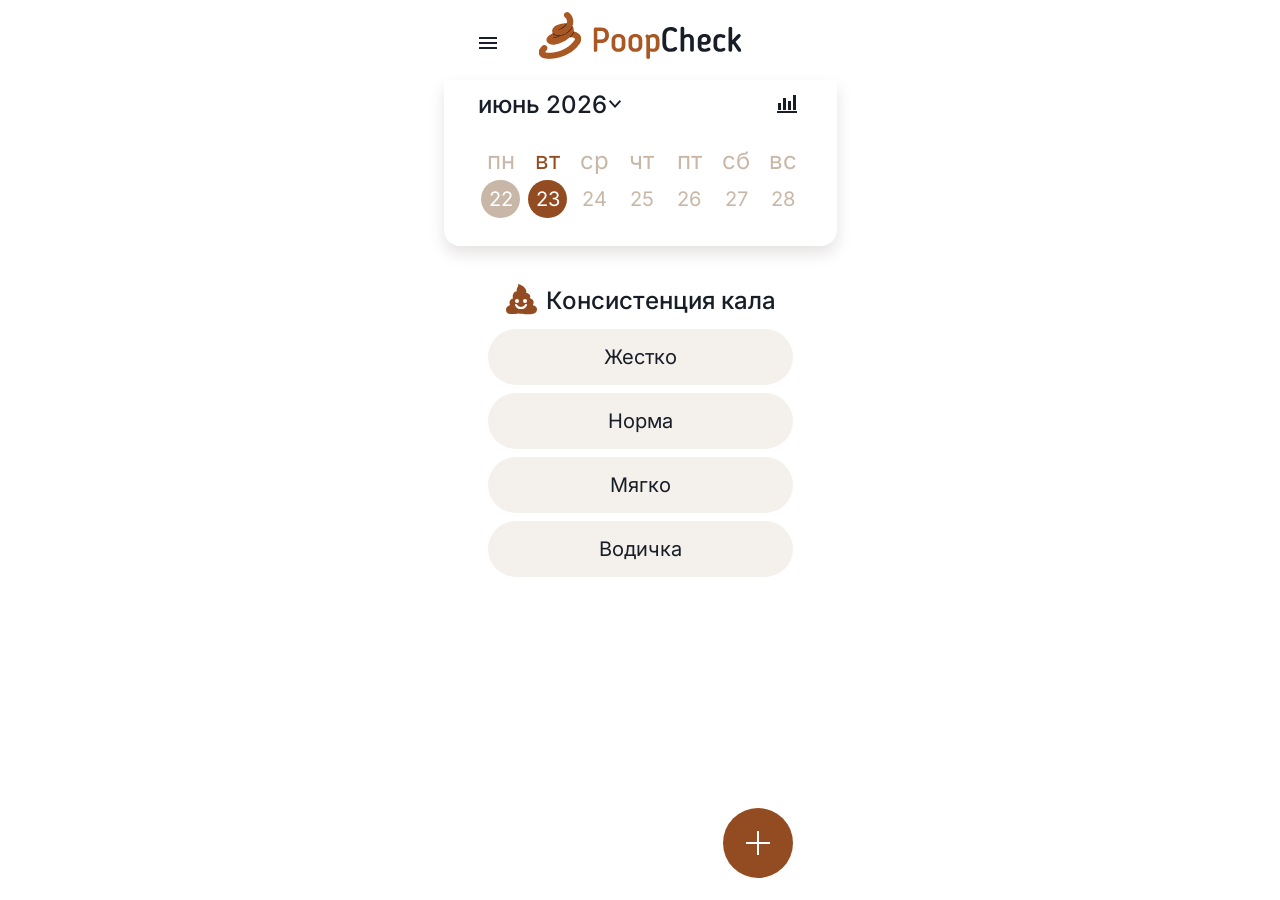
==== web/demo/index.html @ 2c7eb8bd "Handle Mini App cancellation, expired login and date boundaries" ====
<!doctype html>
<html lang="ru">
  <head>
    <meta charset="utf-8" />
    <meta
      name="viewport"
      content="width=device-width,initial-scale=1,viewport-fit=cover"
    />
    <meta name="theme-color" content="#ffffff" />
    <meta name="robots" content="noindex,nofollow" />
    <title>PoopCheck</title>
    <link
      rel="preload"
      href="./assets/Inter-Variable.woff2"
      as="font"
      type="font/woff2"
      crossorigin
    />
    <link rel="stylesheet" href="./style.css?v=4" />
    <script src="https://telegram.org/js/telegram-web-app.js" defer></script>
    <script src="./model.js?v=2" defer></script>
    <script src="./app.js?v=9" defer></script>
  </head>
  <body>
    <main id="app" class="app" aria-label="PoopCheck"></main>
    <div id="announcer" class="sr-only" aria-live="polite"></div>
  </body>
</html>
---- web/demo/style.css ----
@font-face {
  font-family: Inter;
  src: url("./assets/Inter-Variable.woff2") format("woff2");
  font-style: normal;
  font-weight: 100 900;
  font-display: swap;
}
:root {
  color-scheme: light;
  --ink: #181d27;
  --brown: #934c21;
  --sand: #c8b7a7;
  --pale: #f4f0ec;
  --muted: #c8b7a7;
  --secondary: #645b5b;
  --surface: #fff;
  --safe-top: var(--tg-content-safe-area-inset-top, 0px);
  --safe-bottom: max(
    env(safe-area-inset-bottom, 0px),
    var(--tg-content-safe-area-inset-bottom, 0px)
  );
}
* {
  box-sizing: border-box;
}
body {
  margin: 0;
  background: #fff;
  color: var(--ink);
  font-family: Inter, Arial, sans-serif;
  font-optical-sizing: none;
  -webkit-tap-highlight-color: transparent;
}
button {
  font: inherit;
  color: inherit;
  border: 0;
  background: none;
  cursor: pointer;
  touch-action: manipulation;
}
button:focus-visible {
  outline: 2px solid var(--brown);
  outline-offset: 3px;
}
button:disabled {
  cursor: default;
}
button,
img {
  flex-shrink: 0;
}
img {
  display: block;
}
.icon {
  width: 24px;
  height: 24px;
  object-fit: contain;
  pointer-events: none;
}
.app {
  width: 100%;
  max-width: 393px;
  min-height: var(--tg-viewport-stable-height, 100dvh);
  margin: 0 auto;
  padding-top: var(--safe-top);
  padding-bottom: calc(22px + var(--safe-bottom));
  position: relative;
}
.header {
  height: 80px;
  position: relative;
}
.icon-button {
  display: grid;
  place-items: center;
  width: 44px;
  height: 44px;
  padding: 10px;
}
.menu {
  position: absolute;
  left: 22px;
  top: 21px;
}
.brand {
  position: absolute;
  left: 50%;
  top: 12px;
  transform: translateX(-50%);
  width: 202.55px;
  height: 47px;
}
.brand img {
  width: 100%;
  height: 47px;
}
.date-card {
  border-radius: 0 0 16px 16px;
  box-shadow: 0 8px 16px #e6e2e2;
  padding: 0 30px 28px 34px;
}
.date-heading {
  display: flex;
  align-items: center;
  justify-content: space-between;
  height: 48px;
  margin-bottom: 18px;
}
.month-button {
  display: flex;
  align-items: center;
  gap: 2px;
  font-size: 24px;
  line-height: 29px;
  font-weight: 500;
  padding: 0;
  min-height: 44px;
  white-space: nowrap;
}
.month-button .icon {
  width: 12px;
  height: 8px;
  margin-left: 0;
}
.date-heading > .icon-button {
  margin-right: -2px;
}
.month-nav {
  display: flex;
  align-items: center;
  font-size: 24px;
  font-weight: 500;
  line-height: 29px;
  white-space: nowrap;
  gap: 8px;
}
.month-nav button {
  width: 10px;
  min-height: 44px;
  padding: 0;
  display: grid;
  place-items: center;
}
.month-nav .icon {
  width: 8px;
  height: 12px;
}
.month-nav .month-label {
  width: auto;
}
.weekdays,
.days {
  display: grid;
  grid-template-columns: repeat(7, minmax(0, 1fr));
  text-align: center;
  gap: 1px;
}
.weekdays {
  font-size: 24px;
  line-height: 29px;
  font-weight: 400;
  color: var(--muted);
  margin: 0 0 5px;
}
.weekday-selected {
  color: var(--brown);
}
.day {
  position: relative;
  min-width: 0;
  height: 38px;
  font-size: 20px;
  line-height: 24px;
  display: grid;
  place-items: center;
  padding: 0;
  color: var(--muted);
}
.day .day-circle {
  display: grid;
  place-items: center;
  width: 39px;
  height: 38px;
  border-radius: 19px;
}
.day.has-events .day-circle {
  background: var(--sand);
  color: #fff;
}
.day.selected .day-circle {
  background: var(--brown);
  color: #fff;
}
.date-card:has(.month) {
  padding-bottom: 20px;
  padding-left: 32px;
  padding-right: 32px;
}
.date-card:has(.month) .weekdays {
  margin-bottom: 12px;
}
.days.month {
  row-gap: 0;
}
.month .day {
  height: 48px;
}
.month .day .poop-mark {
  position: absolute;
  width: 42px;
  height: 40px;
  top: 0;
  left: 50%;
  transform: translateX(-50%);
  background: var(--brown);
  mask: url("./assets/poop-day.svg") center/contain no-repeat;
  -webkit-mask: url("./assets/poop-day.svg") center/contain no-repeat;
}
.month .day .date-number {
  position: absolute;
  top: 14px;
  left: 0;
  right: 0;
  z-index: 1;
  color: #fff;
  font-size: 20px;
  line-height: 24px;
}
.month .day:not(.has-events) .date-number {
  color: var(--muted);
}
.month .day.selected:not(.has-events) {
  background: var(--pale);
  border-radius: 50%;
}
.badge {
  position: absolute;
  right: -1px;
  top: -4px;
  border-radius: 50%;
  background: #ffe30b;
  color: var(--brown);
  width: 17px;
  height: 17px;
  display: grid;
  place-items: center;
  font-size: 12px;
  line-height: 15px;
  font-weight: 600;
  z-index: 2;
}
.question {
  padding: 40px 44px 110px;
}
.question h1 {
  font-size: 24px;
  line-height: 29px;
  font-weight: 500;
  margin: 0 0 14px;
  display: flex;
  align-items: center;
  justify-content: center;
  gap: 9px;
  white-space: nowrap;
}
.question h1 .icon {
  width: 32px;
  height: 31px;
  margin-top: -2px;
  margin-bottom: 0;
}
.question h1:not(:has(.icon)) {
  justify-content: flex-start;
}
.choices {
  display: grid;
  gap: 8px;
}
.choice {
  width: 100%;
  background: var(--pale);
  border-radius: 28px;
  min-height: 56px;
  font-size: 20px;
  line-height: 24px;
  font-weight: 400;
  padding: 16px 12px;
}
.choice.selected {
  background: var(--sand);
  color: #fff;
}
.choice:active {
  background: #e4d9cc;
}
.add {
  position: absolute;
  bottom: calc(22px + var(--safe-bottom));
  right: 44px;
  width: 70px;
  height: 70px;
  border-radius: 50%;
  padding: 0;
  display: grid;
  place-items: center;
}
.add .icon {
  width: 70px;
  height: 70px;
}
.history {
  padding: 32px 20px 0;
}
.history h1 {
  font-size: 24px;
  line-height: 29px;
  font-weight: 500;
  margin: 0 0 11px 24px;
}
.event {
  position: relative;
  background: var(--sand);
  border-radius: 35px;
  margin: 0 0 8px;
  overflow: hidden;
  min-height: 70px;
  touch-action: pan-y;
}
.event-content {
  position: relative;
  background: var(--pale);
  border-radius: 35px;
  min-height: 70px;
  display: flex;
  align-items: center;
  justify-content: space-between;
  gap: 5px;
  padding: 16px 17px 16px 34px;
  transition: transform 0.15s ease;
}
.event.revealed .event-content {
  transform: translateX(-66px);
}
.event time {
  font-size: 16px;
  line-height: 19px;
  font-weight: 400;
  color: var(--secondary);
  display: block;
}
.event .description {
  font-size: 16px;
  line-height: 19px;
  font-weight: 500;
}
.edit {
  width: 38px;
  height: 38px;
  display: grid;
  place-items: center;
  background: var(--brown);
  color: #fff;
  border-radius: 50%;
  padding: 7px;
}
.delete {
  position: absolute;
  right: 14px;
  top: 13px;
  width: 44px;
  height: 44px;
  display: grid;
  place-items: center;
}
.empty {
  color: var(--muted);
  font-size: 16px;
  padding: 20px 24px;
}
.statistics {
  padding: 8px 18px 0 19px;
}
.back {
  width: 38px;
  height: 38px;
  background: var(--pale);
  border-radius: 50%;
  display: grid;
  place-items: center;
  padding: 0;
  margin: 0 0 26px;
}
.back .icon {
  width: 8px;
  height: 12px;
}
.metrics {
  display: grid;
  grid-template-columns: 1fr 1fr;
  gap: 8px;
  margin: 0 0 16px;
}
.metric {
  background: var(--pale);
  border-radius: 48px;
  height: 96px;
  text-align: center;
  display: flex;
  flex-direction: column;
  justify-content: center;
  gap: 0;
}
.metric strong {
  font-size: 32px;
  line-height: 39px;
  font-weight: 500;
  color: var(--brown);
}
.metric span {
  color: var(--muted);
  font-size: 16px;
  line-height: 19px;
  font-weight: 500;
}
.streak {
  position: relative;
  background: var(--sand);
  border-radius: 48px;
  height: 96px;
  display: flex;
  align-items: center;
  padding: 20px 21px;
  gap: 15px;
  color: #fff;
  overflow: hidden;
  margin-bottom: 16px;
}
.streak:before {
  content: "";
  position: absolute;
  inset: 0 auto 0 0;
  width: 74.719%;
  background: var(--brown);
  border-radius: 48px;
}
.streak > * {
  position: relative;
}
.round-icon {
  border-radius: 50%;
  width: 48px;
  height: 48px;
  display: grid;
  place-items: center;
  background: #fff;
}
.streak-title {
  font-size: 24px;
  line-height: 29px;
  font-weight: 500;
  margin: 0 0 3px;
}
.streak-days {
  font-size: 16px;
  line-height: 19px;
  font-weight: 500;
}
.dynamics {
  background: var(--pale);
  border-radius: 48px;
  padding: 20px 21px 19px;
}
.dynamics-heading {
  display: flex;
  gap: 15px;
  align-items: center;
  margin-bottom: 12px;
  height: 48px;
}
.dynamics-heading .round-icon {
  background: var(--brown);
}
.dynamics-title {
  font-size: 24px;
  line-height: 29px;
  font-weight: 500;
}
.dynamics-subtitle {
  font-size: 16px;
  line-height: 19px;
  font-weight: 500;
  color: var(--secondary);
  margin-top: 3px;
  white-space: nowrap;
}
.chart {
  display: grid;
  grid-template-columns: repeat(7, minmax(0, 1fr));
  gap: 8px;
}
.chart-column {
  text-align: center;
  color: var(--muted);
  font-size: 24px;
  line-height: 29px;
  font-weight: 400;
  display: flex;
  flex-direction: column;
  gap: 4px;
}
.bar {
  background: #fff;
  height: 114px;
  border-radius: 19px;
  position: relative;
  overflow: hidden;
}
.bar-fill {
  background: var(--brown);
  border-radius: 19px;
  position: absolute;
  bottom: 0;
  left: 0;
  right: 0;
  min-height: 0;
}
.stat-placeholder {
  margin-top: 14px;
  height: 236px;
  background: var(--pale);
  border-radius: 48px;
}
.sr-only {
  position: absolute;
  width: 1px;
  height: 1px;
  padding: 0;
  margin: -1px;
  overflow: hidden;
  clip: rect(0, 0, 0, 0);
  white-space: nowrap;
  border: 0;
}
/* Preserve the 393px Figma geometry; only tighten horizontal spacing below it. */
@media (max-width: 370px) {
  .brand {
    width: 185px;
  }
  .menu {
    left: 14px;
  }
  .date-card {
    padding-left: 24px;
    padding-right: 24px;
  }
  .date-card:has(.month) {
    padding-left: 24px;
    padding-right: 24px;
  }
  .month-button,
  .month-nav {
    font-size: 22px;
  }
  .month-nav {
    gap: 4px;
  }
  .weekdays {
    font-size: 22px;
  }
  .question {
    padding-left: 24px;
    padding-right: 24px;
  }
  .question h1 {
    font-size: 22px;
    gap: 6px;
  }
  .question h1 .icon {
    width: 29px;
  }
  .add {
    right: 24px;
  }
  .streak,
  .dynamics {
    padding-left: 16px;
    padding-right: 16px;
  }
  .streak,
  .dynamics-heading {
    gap: 10px;
  }
  .streak-title,
  .dynamics-title {
    font-size: 21px;
  }
  .dynamics-subtitle {
    font-size: 14px;
  }
  .metric span {
    font-size: 14px;
  }
  .history {
    padding-left: 16px;
    padding-right: 16px;
  }
  .event-content {
    padding-left: 22px;
    padding-right: 12px;
  }
  .event time,
  .event .description {
    font-size: 14px;
  }
  .day .day-circle {
    width: 34px;
    height: 34px;
  }
  .month .day .poop-mark {
    width: 38px;
  }
  .chart {
    gap: 6px;
  }
  .chart-column {
    font-size: 22px;
  }
}
/* Fit the existing composition into desktop webviews without scaling the page.
   Phones keep the original Figma sizing. Long histories still scroll normally. */
@media (max-height: 720px) {
  html[data-layout="desktop"] {
    --desktop-bottom: 16px;
    --desktop-add: 56px;
  }
  html[data-layout="desktop"] .app {
    padding-bottom: calc(var(--desktop-bottom) + var(--safe-bottom));
  }
  html[data-layout="desktop"] .header {
    height: 64px;
  }
  html[data-layout="desktop"] .brand {
    width: 176px;
    height: 41px;
    top: 10px;
  }
  html[data-layout="desktop"] .brand img {
    height: 41px;
  }
  html[data-layout="desktop"] .menu {
    top: 12px;
  }
  html[data-layout="desktop"] .date-card {
    padding-bottom: 16px;
  }
  html[data-layout="desktop"] .date-heading {
    height: 40px;
    margin-bottom: 8px;
  }
  html[data-layout="desktop"] .month-button,
  html[data-layout="desktop"] .month-nav {
    font-size: 20px;
    line-height: 24px;
  }
  html[data-layout="desktop"] .weekdays {
    font-size: 20px;
    line-height: 24px;
    margin-bottom: 4px;
  }
  html[data-layout="desktop"] .day,
  html[data-layout="desktop"] .day .day-circle {
    height: 34px;
  }
  html[data-layout="desktop"] .day .day-circle {
    width: 34px;
  }
  html[data-layout="desktop"] .day {
    font-size: 18px;
  }
  html[data-layout="desktop"] .month .day {
    height: 44px;
  }
  html[data-layout="desktop"] .question {
    padding-top: 24px;
    padding-bottom: 80px;
  }
  html[data-layout="desktop"] .question h1 {
    font-size: 20px;
    line-height: 24px;
    margin-bottom: 12px;
    gap: 7px;
  }
  html[data-layout="desktop"] .question h1 .icon {
    width: 26px;
    height: 25px;
  }
  html[data-layout="desktop"] .choices {
    gap: 6px;
  }
  html[data-layout="desktop"] .choice {
    min-height: 44px;
    padding: 10px 12px;
    font-size: 18px;
    line-height: 24px;
  }
  html[data-layout="desktop"] .add,
  html[data-layout="desktop"] .add .icon {
    width: var(--desktop-add);
    height: var(--desktop-add);
  }
  html[data-layout="desktop"] .add {
    bottom: calc(var(--desktop-bottom) + var(--safe-bottom));
  }
  html[data-layout="desktop"] .history {
    padding-top: 24px;
  }
  html[data-layout="desktop"] .history h1 {
    font-size: 20px;
    line-height: 24px;
  }
  html[data-layout="desktop"] .back {
    margin-bottom: 16px;
  }
  html[data-layout="desktop"] .metric,
  html[data-layout="desktop"] .streak {
    height: 80px;
  }
  html[data-layout="desktop"] .metric strong {
    font-size: 28px;
    line-height: 34px;
  }
  html[data-layout="desktop"] .streak-title,
  html[data-layout="desktop"] .dynamics-title {
    font-size: 20px;
    line-height: 24px;
  }
  html[data-layout="desktop"] .bar {
    height: 90px;
  }
}
@media (max-height: 560px) {
  html[data-layout="desktop"] {
    --desktop-bottom: 12px;
    --desktop-add: 48px;
  }
  html[data-layout="desktop"] .header {
    height: 48px;
  }
  html[data-layout="desktop"] .brand {
    width: 150px;
    height: 35px;
    top: 6px;
  }
  html[data-layout="desktop"] .brand img {
    height: 35px;
  }
  html[data-layout="desktop"] .menu {
    top: 2px;
  }
  html[data-layout="desktop"] .date-card {
    padding-bottom: 12px;
  }
  html[data-layout="desktop"] .date-heading {
    height: 36px;
    margin-bottom: 4px;
  }
  html[data-layout="desktop"] .month-button,
  html[data-layout="desktop"] .month-nav,
  html[data-layout="desktop"] .weekdays {
    font-size: 18px;
    line-height: 22px;
  }
  html[data-layout="desktop"] .weekdays {
    margin-bottom: 2px;
  }
  html[data-layout="desktop"] .day,
  html[data-layout="desktop"] .day .day-circle {
    height: 30px;
  }
  html[data-layout="desktop"] .day .day-circle {
    width: 30px;
  }
  html[data-layout="desktop"] .day {
    font-size: 16px;
  }
  html[data-layout="desktop"] .month .day {
    height: 42px;
  }
  html[data-layout="desktop"] .question {
    padding-top: 16px;
    padding-bottom: 70px;
  }
  html[data-layout="desktop"] .question h1 {
    font-size: 18px;
    line-height: 22px;
    margin-bottom: 10px;
  }
  html[data-layout="desktop"] .question h1 .icon {
    width: 23px;
    height: 22px;
  }
  html[data-layout="desktop"] .choice {
    min-height: 36px;
    padding: 7px 12px;
    font-size: 16px;
    line-height: 22px;
  }
}
@media (prefers-reduced-motion: reduce) {
  * {
    transition: none !important;
  }
}
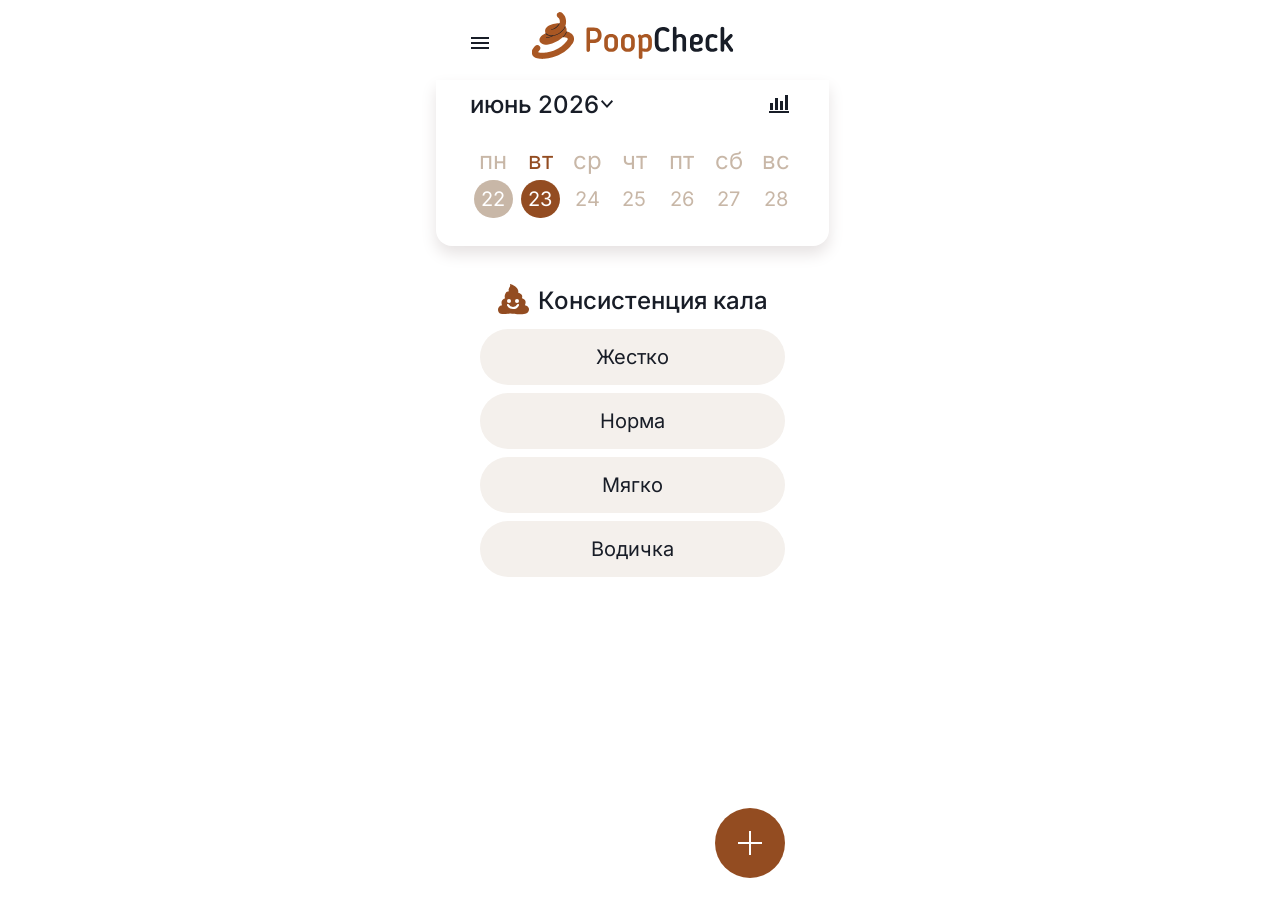
==== commit f0bd52ec: "Fix Mini App calendar selection geometry and stable layout" ====
--- a/web/demo/index.html
+++ b/web/demo/index.html
@@ -16,7 +16,7 @@
       type="font/woff2"
       crossorigin
     />
-    <link rel="stylesheet" href="./style.css?v=4" />
+    <link rel="stylesheet" href="./style.css?v=5" />
     <script src="https://telegram.org/js/telegram-web-app.js" defer></script>
     <script src="./model.js?v=2" defer></script>
     <script src="./app.js?v=9" defer></script>
--- a/web/demo/style.css
+++ b/web/demo/style.css
@@ -23,6 +23,15 @@
 * {
   box-sizing: border-box;
 }
+/* Keep the same content width when switching to a scrollable screen. */
+html[data-layout="desktop"] {
+  scrollbar-gutter: stable;
+}
+@supports not (scrollbar-gutter: stable) {
+  html[data-layout="desktop"] {
+    overflow-y: scroll;
+  }
+}
 body {
   margin: 0;
   background: #fff;
@@ -202,6 +211,8 @@
   margin-bottom: 12px;
 }
 .days.month {
+  --month-mark-width: 42px;
+  --month-selection-size: 38px;
   row-gap: 0;
 }
 .month .day {
@@ -209,7 +220,7 @@
 }
 .month .day .poop-mark {
   position: absolute;
-  width: 42px;
+  width: var(--month-mark-width);
   height: 40px;
   top: 0;
   left: 50%;
@@ -231,14 +242,29 @@
 .month .day:not(.has-events) .date-number {
   color: var(--muted);
 }
-.month .day.selected:not(.has-events) {
+.month .day.selected .date-number {
+  top: 50%;
+  left: 50%;
+  right: auto;
+  transform: translate(-50%, -50%);
+  width: var(--month-selection-size);
+  height: var(--month-selection-size);
+  display: grid;
+  place-items: center;
   background: var(--pale);
   border-radius: 50%;
 }
+.month .day.selected.has-events .date-number {
+  background: var(--brown);
+  color: #fff;
+}
+.month .day.selected .poop-mark {
+  visibility: hidden;
+}
 .badge {
   position: absolute;
-  right: -1px;
-  top: -4px;
+  right: calc(50% - var(--month-mark-width) / 2);
+  top: calc((40px - var(--month-mark-width) * 40 / 42) / 2);
   border-radius: 50%;
   background: #ffe30b;
   color: var(--brown);
@@ -250,6 +276,10 @@
   line-height: 15px;
   font-weight: 600;
   z-index: 2;
+}
+.month .day.selected .badge {
+  right: calc(50% - var(--month-selection-size) / 2);
+  top: 0;
 }
 .question {
   padding: 40px 44px 110px;
@@ -618,8 +648,9 @@
     width: 34px;
     height: 34px;
   }
-  .month .day .poop-mark {
-    width: 38px;
+  .days.month {
+    --month-mark-width: 38px;
+    --month-selection-size: 34px;
   }
   .chart {
     gap: 6px;
@@ -682,6 +713,9 @@
   html[data-layout="desktop"] .month .day {
     height: 44px;
   }
+  html[data-layout="desktop"] .days.month {
+    --month-selection-size: 34px;
+  }
   html[data-layout="desktop"] .question {
     padding-top: 24px;
     padding-bottom: 80px;
@@ -788,6 +822,9 @@
   html[data-layout="desktop"] .month .day {
     height: 42px;
   }
+  html[data-layout="desktop"] .days.month {
+    --month-selection-size: 30px;
+  }
   html[data-layout="desktop"] .question {
     padding-top: 16px;
     padding-bottom: 70px;
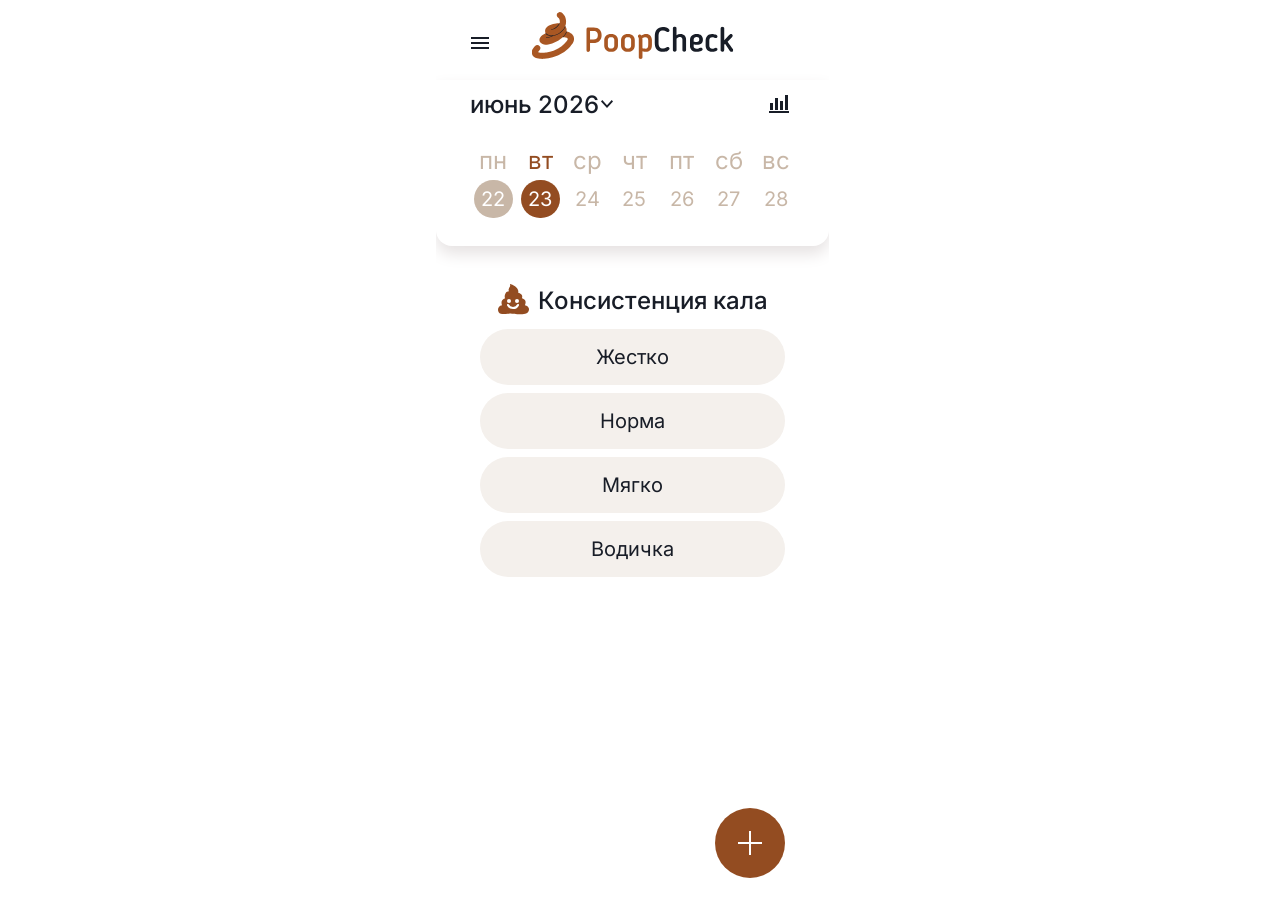
==== commit 0298dcad: "Add follow-drag week navigation to the home calendar" ====
--- a/web/demo/index.html
+++ b/web/demo/index.html
@@ -16,10 +16,10 @@
       type="font/woff2"
       crossorigin
     />
-    <link rel="stylesheet" href="./style.css?v=5" />
+    <link rel="stylesheet" href="./style.css?v=8" />
     <script src="https://telegram.org/js/telegram-web-app.js" defer></script>
     <script src="./model.js?v=2" defer></script>
-    <script src="./app.js?v=9" defer></script>
+    <script src="./app.js?v=12" defer></script>
   </head>
   <body>
     <main id="app" class="app" aria-label="PoopCheck"></main>
--- a/web/demo/style.css
+++ b/web/demo/style.css
@@ -81,6 +81,72 @@
   height: 80px;
   position: relative;
 }
+.app[data-screen="calendar"],
+.week-viewport[data-week-draggable] {
+  touch-action: pan-y pinch-zoom;
+  overflow-anchor: none;
+  user-select: none;
+  -webkit-user-select: none;
+}
+.date-card:has(.month),
+.week-viewport[data-week-draggable] .date-card {
+  cursor: grab;
+}
+.month-viewport {
+  position: relative;
+  overflow-x: clip;
+}
+.month-drag-neighbor {
+  position: absolute;
+  top: 0;
+  left: 0;
+  width: 100%;
+  pointer-events: none;
+}
+.app[data-month-drag="true"] .month-viewport,
+.app[data-month-drag="true"] .month-viewport * {
+  cursor: grabbing;
+}
+.app[data-month-drag="true"] .month-viewport > .date-card,
+.month-drag-neighbor {
+  will-change: transform;
+}
+.month-drag-neighbor .date-card {
+  position: relative;
+}
+.date-card[data-preview-pending] .days {
+  visibility: hidden;
+}
+.date-card[data-preview-pending]::after {
+  content: "Загрузка…";
+  position: absolute;
+  top: 55%;
+  left: 0;
+  right: 0;
+  text-align: center;
+  color: var(--muted);
+  font-size: 16px;
+}
+.month-drag-neighbor[data-preview-error] .date-card::after {
+  content: "Не удалось загрузить календарь";
+}
+.app:is([data-month-motion="next"], [data-month-motion="previous"]) {
+  overflow-x: clip;
+}
+.app[data-month-motion="next"] .date-card {
+  animation: month-next 220ms ease-out;
+}
+.app[data-month-motion="previous"] .date-card {
+  animation: month-previous 220ms ease-out;
+}
+@keyframes month-next {
+  from { transform: translateX(32px); opacity: 0.35; }
+  to { transform: translateX(0); opacity: 1; }
+}
+@keyframes month-previous {
+  from { transform: translateX(-32px); opacity: 0.35; }
+  to { transform: translateX(0); opacity: 1; }
+}
 .icon-button {
   display: grid;
   place-items: center;
@@ -848,5 +914,6 @@
 @media (prefers-reduced-motion: reduce) {
   * {
     transition: none !important;
-  }
-}
+    animation: none !important;
+  }
+}
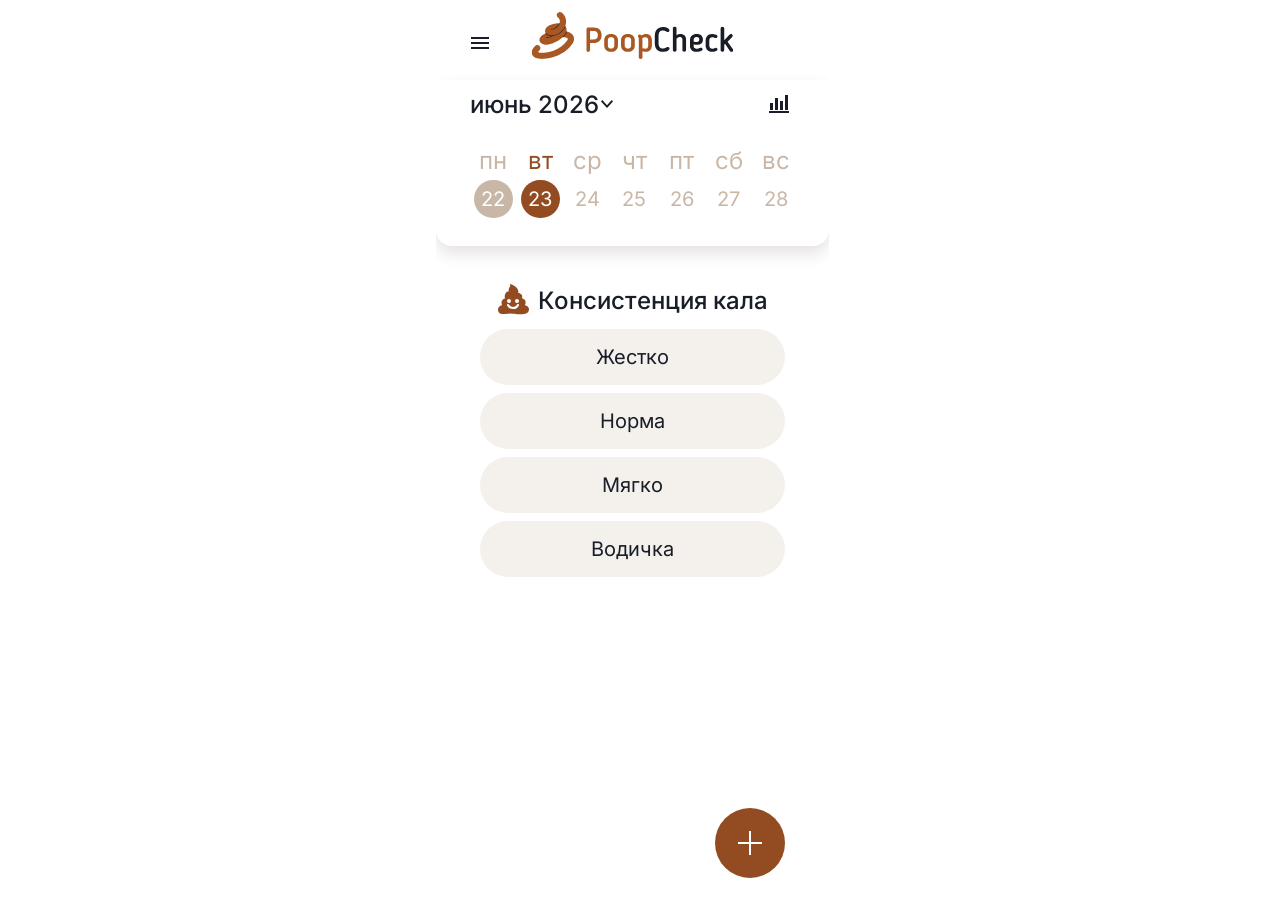
==== commit 091bfe7d: "Use halfway swipe threshold and return to current week from logo" ====
--- a/web/demo/index.html
+++ b/web/demo/index.html
@@ -16,10 +16,10 @@
       type="font/woff2"
       crossorigin
     />
-    <link rel="stylesheet" href="./style.css?v=8" />
+    <link rel="stylesheet" href="./style.css?v=9" />
     <script src="https://telegram.org/js/telegram-web-app.js" defer></script>
     <script src="./model.js?v=2" defer></script>
-    <script src="./app.js?v=12" defer></script>
+    <script src="./app.js?v=14" defer></script>
   </head>
   <body>
     <main id="app" class="app" aria-label="PoopCheck"></main>
--- a/web/demo/style.css
+++ b/web/demo/style.css
@@ -160,6 +160,7 @@
   top: 21px;
 }
 .brand {
+  padding: 0;
   position: absolute;
   left: 50%;
   top: 12px;
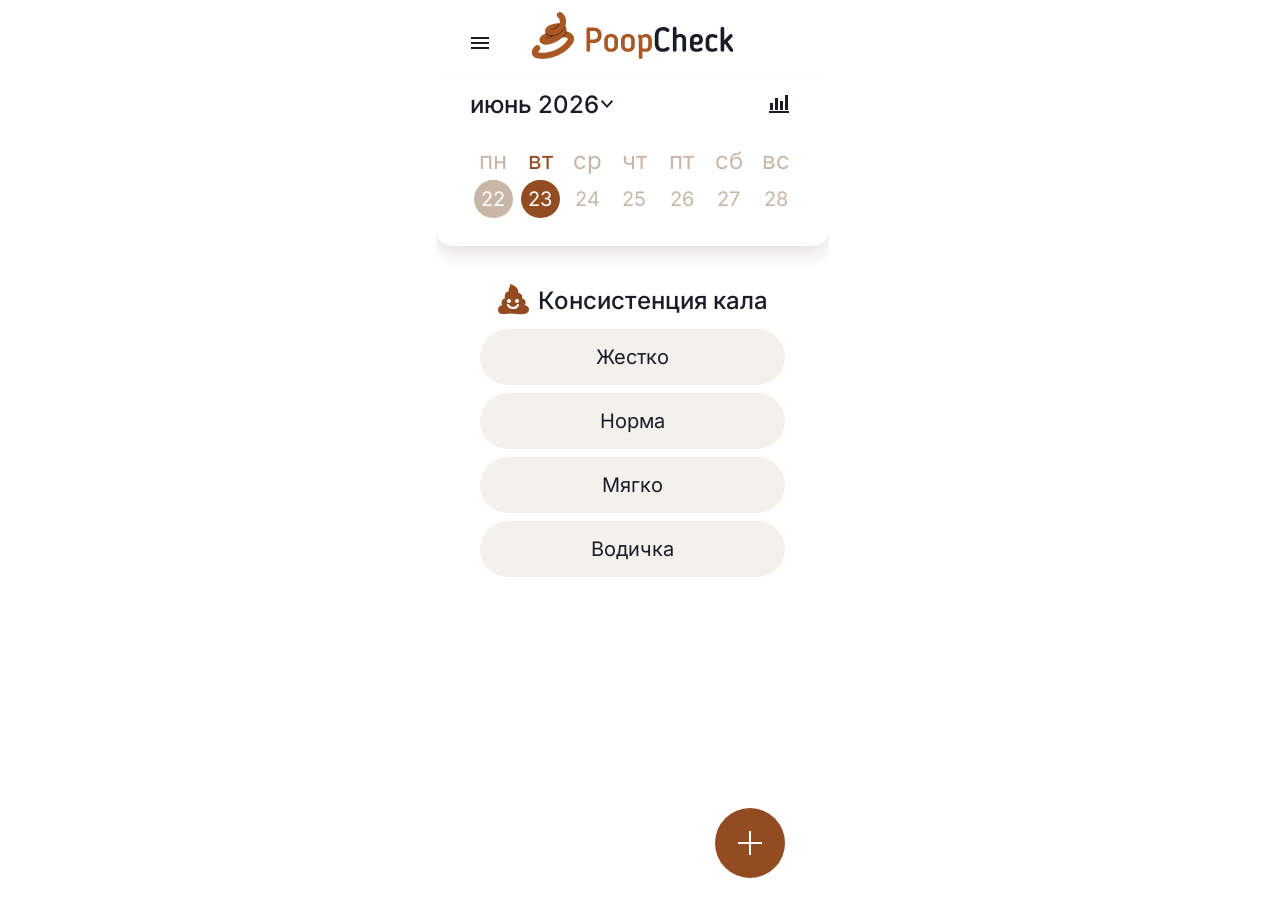
==== commit c8e36197: "Keep marked calendar dates visible and add animal mass comparisons to reports" ====
--- a/web/demo/index.html
+++ b/web/demo/index.html
@@ -16,7 +16,7 @@
       type="font/woff2"
       crossorigin
     />
-    <link rel="stylesheet" href="./style.css?v=9" />
+    <link rel="stylesheet" href="./style.css?v=10" />
     <script src="https://telegram.org/js/telegram-web-app.js" defer></script>
     <script src="./model.js?v=2" defer></script>
     <script src="./app.js?v=14" defer></script>
--- a/web/demo/style.css
+++ b/web/demo/style.css
@@ -309,7 +309,7 @@
 .month .day:not(.has-events) .date-number {
   color: var(--muted);
 }
-.month .day.selected .date-number {
+.month .day.selected:not(.has-events) .date-number {
   top: 50%;
   left: 50%;
   right: auto;
@@ -320,13 +320,6 @@
   place-items: center;
   background: var(--pale);
   border-radius: 50%;
-}
-.month .day.selected.has-events .date-number {
-  background: var(--brown);
-  color: #fff;
-}
-.month .day.selected .poop-mark {
-  visibility: hidden;
 }
 .badge {
   position: absolute;
@@ -343,10 +336,6 @@
   line-height: 15px;
   font-weight: 600;
   z-index: 2;
-}
-.month .day.selected .badge {
-  right: calc(50% - var(--month-selection-size) / 2);
-  top: 0;
 }
 .question {
   padding: 40px 44px 110px;
